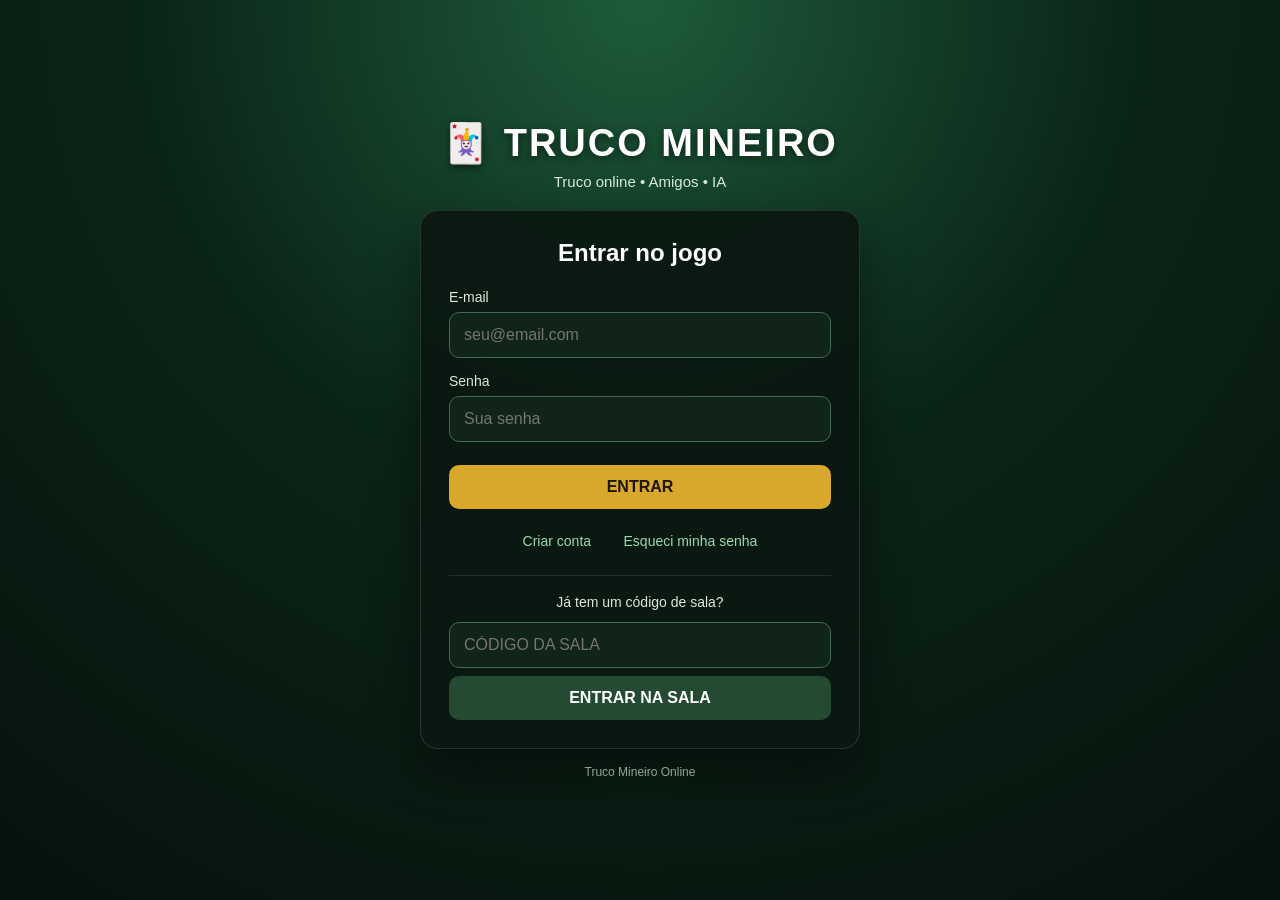
==== static/index.html @ b144342a "Primeira versao do Truco Mineiro para hospedagem" ====
﻿<!DOCTYPE html>
<html lang="pt-BR">
<head>
    <meta charset="UTF-8">
    <meta name="viewport" content="width=device-width, initial-scale=1.0">
    <title>Truco Mineiro Online</title>

    <style>
        * {
            box-sizing: border-box;
        }

        body {
            margin: 0;
            min-height: 100vh;
            font-family: Arial, Helvetica, sans-serif;
            background:
                radial-gradient(circle at top, #1d5c3a 0%, #0b2418 45%, #06120c 100%);
            color: #fff;
            display: flex;
            justify-content: center;
            align-items: center;
            padding: 20px;
        }

        .container {
            width: 100%;
            max-width: 440px;
        }

        .logo {
            text-align: center;
            margin-bottom: 20px;
        }

        .logo h1 {
            margin: 0;
            font-size: 38px;
            letter-spacing: 2px;
            text-shadow: 0 3px 8px rgba(0,0,0,.5);
        }

        .logo p {
            margin: 8px 0 0;
            color: #d7eadc;
            font-size: 15px;
        }

        .card {
            background: rgba(10, 25, 17, .94);
            border: 1px solid rgba(255,255,255,.12);
            border-radius: 18px;
            padding: 28px;
            box-shadow: 0 20px 50px rgba(0,0,0,.45);
        }

        .card h2 {
            margin: 0 0 22px;
            text-align: center;
            font-size: 24px;
        }

        .field {
            margin-bottom: 15px;
        }

        label {
            display: block;
            margin-bottom: 7px;
            font-size: 14px;
            color: #dce9df;
        }

        input {
            width: 100%;
            padding: 13px 14px;
            border-radius: 10px;
            border: 1px solid #426b51;
            background: #102419;
            color: white;
            font-size: 16px;
            outline: none;
        }

        input:focus {
            border-color: #73c58d;
            box-shadow: 0 0 0 2px rgba(115,197,141,.15);
        }

        button {
            width: 100%;
            border: 0;
            border-radius: 10px;
            padding: 13px;
            font-size: 16px;
            font-weight: bold;
            cursor: pointer;
            margin-top: 8px;
        }

        .btn-primary {
            background: #d8a72b;
            color: #1b1607;
        }

        .btn-primary:hover {
            background: #efbd3b;
        }

        .btn-secondary {
            background: #244b32;
            color: white;
        }

        .btn-secondary:hover {
            background: #2d5c3d;
        }

        .links {
            text-align: center;
            margin-top: 18px;
        }

        .links button {
            width: auto;
            padding: 4px 6px;
            margin: 2px 8px;
            background: transparent;
            color: #9bd8ad;
            font-size: 14px;
            font-weight: normal;
        }

        .links button:hover {
            color: white;
            text-decoration: underline;
        }

        .message {
            display: none;
            padding: 11px;
            border-radius: 9px;
            margin-bottom: 15px;
            font-size: 14px;
            text-align: center;
        }

        .message.success {
            display: block;
            background: rgba(47, 150, 77, .2);
            border: 1px solid #3e9d57;
            color: #b9efc6;
        }

        .message.error {
            display: block;
            background: rgba(180, 45, 45, .2);
            border: 1px solid #b84a4a;
            color: #ffc2c2;
        }

        .hidden {
            display: none;
        }

        .room {
            margin-top: 20px;
            padding-top: 18px;
            border-top: 1px solid rgba(255,255,255,.1);
        }

        .room-title {
            text-align: center;
            margin-bottom: 12px;
            color: #dce9df;
            font-size: 14px;
        }

        .footer {
            text-align: center;
            margin-top: 16px;
            color: #8fa697;
            font-size: 12px;
        }
    </style>
</head>

<body>

<div class="container">

    <div class="logo">
        <h1>🃏 TRUCO MINEIRO</h1>
        <p>Truco online • Amigos • IA</p>
    </div>

    <div class="card">

        <!-- LOGIN -->
        <section id="loginSection">

            <h2>Entrar no jogo</h2>

            <div id="loginMessage" class="message"></div>

            <div class="field">
                <label for="loginEmail">E-mail</label>
                <input
                    id="loginEmail"
                    type="email"
                    autocomplete="email"
                    placeholder="seu@email.com"
                >
            </div>

            <div class="field">
                <label for="loginSenha">Senha</label>
                <input
                    id="loginSenha"
                    type="password"
                    autocomplete="current-password"
                    placeholder="Sua senha"
                >
            </div>

            <button class="btn-primary" onclick="fazerLogin()">
                ENTRAR
            </button>

            <div class="links">
                <button onclick="mostrarCadastro()">Criar conta</button>
                <button onclick="mostrarRecuperacao()">Esqueci minha senha</button>
            </div>

        </section>


        <!-- CADASTRO -->
        <section id="cadastroSection" class="hidden">

            <h2>Criar conta</h2>

            <div id="cadastroMessage" class="message"></div>

            <div class="field">
                <label for="cadastroNome">Nome ou apelido</label>
                <input
                    id="cadastroNome"
                    type="text"
                    autocomplete="name"
                    placeholder="Como você quer aparecer no jogo?"
                >
            </div>

            <div class="field">
                <label for="cadastroEmail">E-mail</label>
                <input
                    id="cadastroEmail"
                    type="email"
                    autocomplete="email"
                    placeholder="seu@email.com"
                >
            </div>

            <div class="field">
                <label for="cadastroSenha">Senha</label>
                <input
                    id="cadastroSenha"
                    type="password"
                    autocomplete="new-password"
                    placeholder="Mínimo de 6 caracteres"
                >
            </div>

            <div class="field">
                <label for="cadastroConfirmar">Confirmar senha</label>
                <input
                    id="cadastroConfirmar"
                    type="password"
                    autocomplete="new-password"
                    placeholder="Digite a senha novamente"
                >
            </div>

            <button class="btn-primary" onclick="fazerCadastro()">
                CRIAR CONTA
            </button>

            <div class="links">
                <button onclick="mostrarLogin()">Voltar para login</button>
            </div>

        </section>


        <!-- RECUPERAÇÃO -->
        <section id="recuperacaoSection" class="hidden">

            <h2>Recuperar senha</h2>

            <div id="recuperacaoMessage" class="message"></div>

            <div id="recuperacaoEmailArea">

                <div class="field">
                    <label for="recuperacaoEmail">E-mail da conta</label>
                    <input
                        id="recuperacaoEmail"
                        type="email"
                        autocomplete="email"
                        placeholder="seu@email.com"
                    >
                </div>

                <button class="btn-primary" onclick="solicitarCodigo()">
                    ENVIAR CÓDIGO
                </button>

            </div>


            <div id="redefinicaoArea" class="hidden">

                <div class="field">
                    <label for="codigoRecuperacao">Código de recuperação</label>
                    <input
                        id="codigoRecuperacao"
                        type="text"
                        inputmode="numeric"
                        maxlength="6"
                        placeholder="Digite o código"
                    >
                </div>

                <div class="field">
                    <label for="novaSenha">Nova senha</label>
                    <input
                        id="novaSenha"
                        type="password"
                        autocomplete="new-password"
                        placeholder="Mínimo de 6 caracteres"
                    >
                </div>

                <div class="field">
                    <label for="confirmarNovaSenha">Confirmar nova senha</label>
                    <input
                        id="confirmarNovaSenha"
                        type="password"
                        autocomplete="new-password"
                        placeholder="Digite novamente"
                    >
                </div>

                <button class="btn-primary" onclick="redefinirSenha()">
                    ALTERAR SENHA
                </button>

            </div>


            <div class="links">
                <button onclick="mostrarLogin()">Voltar para login</button>
            </div>

        </section>


        <!-- SALA -->
        <div class="room">

            <div class="room-title">
                Já tem um código de sala?
            </div>

            <input
                id="codigoSala"
                type="text"
                maxlength="10"
                placeholder="Código da sala"
                style="text-transform:uppercase;"
            >

            <button class="btn-secondary" onclick="entrarSala()">
                ENTRAR NA SALA
            </button>

        </div>

    </div>

    <div class="footer">
        Truco Mineiro Online
    </div>

</div>


<script>

let usuarioLogado = null;


function esconderTudo(){

    document.getElementById("loginSection").classList.add("hidden");
    document.getElementById("cadastroSection").classList.add("hidden");
    document.getElementById("recuperacaoSection").classList.add("hidden");

}


function mostrarLogin(){

    esconderTudo();

    document.getElementById("loginSection").classList.remove("hidden");

}


function mostrarCadastro(){

    esconderTudo();

    limparMensagem("cadastroMessage");

    document.getElementById("cadastroSection").classList.remove("hidden");

}


function mostrarRecuperacao(){

    esconderTudo();

    limparMensagem("recuperacaoMessage");

    document.getElementById("recuperacaoSection").classList.remove("hidden");

}


function mostrarMensagem(id, texto, sucesso){

    const elemento = document.getElementById(id);

    elemento.textContent = texto;

    elemento.className = "message " + (sucesso ? "success" : "error");

}


function limparMensagem(id){

    const elemento = document.getElementById(id);

    elemento.textContent = "";

    elemento.className = "message";

}


async function fazerLogin(){

    const email = document.getElementById("loginEmail").value.trim();
    const senha = document.getElementById("loginSenha").value;

    if(!email || !senha){

        mostrarMensagem(
            "loginMessage",
            "Informe o e-mail e a senha.",
            false
        );

        return;
    }


    try{

        const resposta = await fetch("/api/login", {

            method: "POST",

            headers: {
                "Content-Type": "application/json"
            },

            body: JSON.stringify({
                email: email,
                senha: senha
            })

        });


        const dados = await resposta.json();


        if(!dados.ok){

            mostrarMensagem(
                "loginMessage",
                dados.erro || "Não foi possível entrar.",
                false
            );

            return;
        }


        usuarioLogado = dados.usuario;

        localStorage.setItem(
            "truco_usuario",
            JSON.stringify(usuarioLogado)
        );


        mostrarMensagem(
            "loginMessage",
            "Login realizado! Entrando no jogo...",
            true
        );


        setTimeout(() => {

            entrarNoJogo();

        }, 500);


    }catch(erro){

        mostrarMensagem(
            "loginMessage",
            "Erro de conexão com o servidor.",
            false
        );

    }

}


async function fazerCadastro(){

    const nome = document.getElementById("cadastroNome").value.trim();
    const email = document.getElementById("cadastroEmail").value.trim();
    const senha = document.getElementById("cadastroSenha").value;
    const confirmar = document.getElementById("cadastroConfirmar").value;


    if(nome.length < 2){

        mostrarMensagem(
            "cadastroMessage",
            "Informe um nome válido.",
            false
        );

        return;
    }


    if(!email.includes("@")){

        mostrarMensagem(
            "cadastroMessage",
            "Informe um e-mail válido.",
            false
        );

        return;
    }


    if(senha.length < 6){

        mostrarMensagem(
            "cadastroMessage",
            "A senha deve ter pelo menos 6 caracteres.",
            false
        );

        return;
    }


    if(senha !== confirmar){

        mostrarMensagem(
            "cadastroMessage",
            "As senhas não são iguais.",
            false
        );

        return;
    }


    try{

        const resposta = await fetch("/api/cadastro", {

            method: "POST",

            headers: {
                "Content-Type": "application/json"
            },

            body: JSON.stringify({
                nome: nome,
                email: email,
                senha: senha
            })

        });


        const dados = await resposta.json();


        if(!dados.ok){

            mostrarMensagem(
                "cadastroMessage",
                dados.erro || "Não foi possível criar a conta.",
                false
            );

            return;
        }


        mostrarMensagem(
            "cadastroMessage",
            "Conta criada com sucesso! Você já pode entrar.",
            true
        );


        document.getElementById("loginEmail").value = email;

        document.getElementById("loginSenha").value = senha;


        setTimeout(() => {

            mostrarLogin();

        }, 1000);


    }catch(erro){

        mostrarMensagem(
            "cadastroMessage",
            "Erro de conexão com o servidor.",
            false
        );

    }

}


async function solicitarCodigo(){

    const email = document
        .getElementById("recuperacaoEmail")
        .value
        .trim();


    if(!email){

        mostrarMensagem(
            "recuperacaoMessage",
            "Informe o e-mail da conta.",
            false
        );

        return;
    }


    try{

        const resposta = await fetch(
            "/api/recuperar-senha",
            {

                method: "POST",

                headers: {
                    "Content-Type": "application/json"
                },

                body: JSON.stringify({
                    email: email
                })

            }
        );


        const dados = await resposta.json();


        if(!dados.ok){

            mostrarMensagem(
                "recuperacaoMessage",
                dados.erro || "Não foi possível gerar o código.",
                false
            );

            return;
        }


        /*
         * TEMPORÁRIO PARA TESTE.
         *
         * Atualmente a API devolve o código.
         * Quando o envio por e-mail for implementado,
         * esta parte será removida.
         */

        mostrarMensagem(
            "recuperacaoMessage",
            "Código gerado para teste: " + dados.codigo,
            true
        );


        document
            .getElementById("recuperacaoEmailArea")
            .classList.add("hidden");


        document
            .getElementById("redefinicaoArea")
            .classList.remove("hidden");


    }catch(erro){

        mostrarMensagem(
            "recuperacaoMessage",
            "Erro de conexão com o servidor.",
            false
        );

    }

}


async function redefinirSenha(){

    const email = document
        .getElementById("recuperacaoEmail")
        .value
        .trim();

    const codigo = document
        .getElementById("codigoRecuperacao")
        .value
        .trim();

    const novaSenha = document
        .getElementById("novaSenha")
        .value;

    const confirmar = document
        .getElementById("confirmarNovaSenha")
        .value;


    if(codigo.length !== 6){

        mostrarMensagem(
            "recuperacaoMessage",
            "Digite o código de 6 números.",
            false
        );

        return;
    }


    if(novaSenha.length < 6){

        mostrarMensagem(
            "recuperacaoMessage",
            "A nova senha deve ter pelo menos 6 caracteres.",
            false
        );

        return;
    }


    if(novaSenha !== confirmar){

        mostrarMensagem(
            "recuperacaoMessage",
            "As senhas não são iguais.",
            false
        );

        return;
    }


    try{

        const resposta = await fetch(
            "/api/redefinir-senha",
            {

                method: "POST",

                headers: {
                    "Content-Type": "application/json"
                },

                body: JSON.stringify({

                    email: email,

                    codigo: codigo,

                    nova_senha: novaSenha

                })

            }
        );


        const dados = await resposta.json();


        if(!dados.ok){

            mostrarMensagem(
                "recuperacaoMessage",
                dados.erro || "Não foi possível alterar a senha.",
                false
            );

            return;
        }


        mostrarMensagem(
            "recuperacaoMessage",
            "Senha alterada com sucesso! Você já pode entrar.",
            true
        );


        setTimeout(() => {

            mostrarLogin();

            document.getElementById("loginEmail").value = email;

            document.getElementById("loginSenha").value = "";

        }, 1200);


    }catch(erro){

        mostrarMensagem(
            "recuperacaoMessage",
            "Erro de conexão com o servidor.",
            false
        );

    }

}


function entrarSala(){

    const codigo = document
        .getElementById("codigoSala")
        .value
        .trim()
        .toUpperCase();


    if(!codigo){

        alert("Digite o código da sala.");

        return;
    }


    entrarNoJogo(codigo);

}


function entrarNoJogo(codigoSala = null){

    const usuario = JSON.parse(
        localStorage.getItem("truco_usuario") || "null"
    );


    if(!usuario){

        mostrarMensagem(
            "loginMessage",
            "Faça login para entrar no jogo.",
            false
        );

        return;
    }


    /*
     * Por enquanto usamos o nome do usuário no parâmetro.
     * A integração definitiva com o WebSocket será feita
     * no próximo passo.
     */

    const nome = encodeURIComponent(usuario.nome);


    if(codigoSala){

        window.location.href =
            "/sala/" +
            encodeURIComponent(codigoSala) +
            "?nome=" +
            nome;

    }else{

        const codigo = gerarCodigoSala();

        window.location.href =
            "/sala/" +
            codigo +
            "?create=1&nome=" +
            nome;

    }

}


function gerarCodigoSala(){

    const caracteres = "ABCDEFGHJKLMNPQRSTUVWXYZ23456789";

    let codigo = "";

    for(let i = 0; i < 6; i++){

        codigo += caracteres[
            Math.floor(Math.random() * caracteres.length)
        ];

    }

    return codigo;

}


document.addEventListener("DOMContentLoaded", () => {

    const usuario = localStorage.getItem("truco_usuario");

    if(usuario){

        try{

            usuarioLogado = JSON.parse(usuario);

        }catch(e){

            localStorage.removeItem("truco_usuario");

        }

    }

});

</script>

</body>
</html>
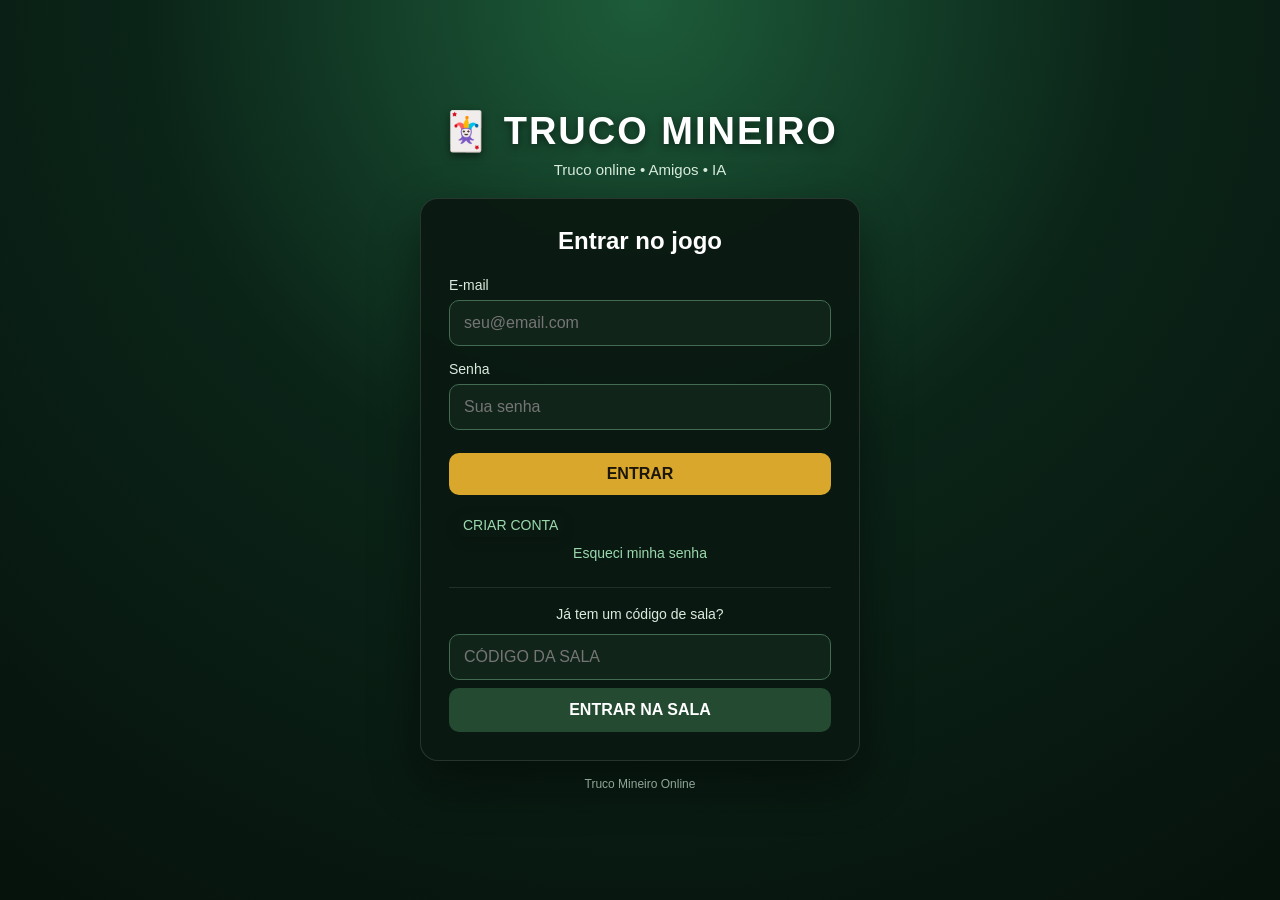
==== commit d3759567: "Adiciona voz e efeito de impacto no Truco" ====
--- a/static/index.html
+++ b/static/index.html
@@ -182,7 +182,7 @@
             color: #8fa697;
             font-size: 12px;
         }
-    </style>
+    <style id="botoes-login-destaque">.btn-entrar-destaque,.btn-criar-conta-destaque{width:100%;min-height:48px;border:0;border-radius:12px;font-weight:800;font-size:15px;cursor:pointer;margin-top:8px}.btn-criar-conta-destaque{display:block;padding:12px 18px;background:linear-gradient(135deg,#16a34a,#15803d);color:#fff;box-shadow:0 4px 12px rgba(0,0,0,.2)}.btn-entrar-destaque{padding:12px 18px}</style></head>
 </head>
 
 <body>
@@ -223,12 +223,12 @@
                 >
             </div>
 
-            <button class="btn-primary" onclick="fazerLogin()">
+            <button class="btn-primary btn-entrar-destaque" onclick="fazerLogin()">
                 ENTRAR
             </button>
 
             <div class="links">
-                <button onclick="mostrarCadastro()">Criar conta</button>
+                <button class="btn-criar-conta-destaque" onclick="mostrarCadastro()">CRIAR CONTA</button>
                 <button onclick="mostrarRecuperacao()">Esqueci minha senha</button>
             </div>
 
@@ -366,6 +366,75 @@
         </section>
 
 
+        <!-- LOBBY -->
+        <section id="lobbySection" class="hidden">
+
+            <h2>🎴 Lobby do Truco</h2>
+
+            <div id="lobbyMessage" class="message"></div>
+
+            <div class="tutorial-box">
+
+                <h3>📖 COMO JOGAR TRUCO MINEIRO</h3>
+
+                <p><strong>🎯 Objetivo:</strong> sua dupla precisa chegar a 12 pontos.</p>
+
+                <p><strong>👥 Duplas:</strong> são 4 jogadores formando 2 duplas.</p>
+
+                <p><strong>🃏 Cartas:</strong> cada jogador recebe 3 cartas e joga uma por vez.</p>
+
+                <p><strong>🏆 Vazas:</strong> a mão pode ter até 3 vazas. A dupla que vencer as vazas necessárias ganha a mão.</p>
+
+                <p><strong>🔥 Truco:</strong> o valor pode aumentar para 3, 6, 9 ou 12 pontos.</p>
+
+                <p><strong>✅ Aceitar:</strong> continua a disputa pelo novo valor.</p>
+
+                <p><strong>🏃 Correr:</strong> desiste da mão e entrega os pontos correspondentes ao adversário.</p>
+
+                <p><strong>📈 Aumentar:</strong> você pode aumentar a aposta quando permitido.</p>
+
+                <p><strong>🖐️ Mão de 11:</strong> quando uma dupla chega a 11 pontos, aplica-se a regra especial da mão de 11.</p>
+
+                <p><strong>🤝 Sinais:</strong> você pode enviar sinais para seu parceiro durante a partida.</p>
+
+                <p><strong>💡 Como jogar:</strong> entre em uma sala, aguarde os jogadores, receba suas cartas e jogue quando for sua vez.</p>
+
+            </div>
+
+            <button class="btn-primary" onclick="jogarComQualquerPessoa()">
+                🎮 JOGAR COM QUALQUER PESSOA
+            </button>
+
+            <button class="btn-secondary" onclick="criarSalaAmigos()" style="margin-top:10px;">
+                👥 CRIAR SALA COM AMIGOS
+            </button>
+
+            <div class="room" style="margin-top:20px;">
+
+                <div class="room-title">
+                    🔗 ENTRAR EM UMA SALA
+                </div>
+
+                <input
+                    id="codigoSalaLobby"
+                    type="text"
+                    maxlength="10"
+                    placeholder="Código da sala"
+                    style="text-transform:uppercase;"
+                >
+
+                <button class="btn-secondary" onclick="entrarSalaLobby()">
+                    ENTRAR NA SALA
+                </button>
+
+            </div>
+
+            <div class="links" style="margin-top:18px;">
+                <button onclick="sairDoLobby()">Sair da conta</button>
+            </div>
+
+        </section>
+
         <!-- SALA -->
         <div class="room">
 
@@ -406,6 +475,7 @@
     document.getElementById("loginSection").classList.add("hidden");
     document.getElementById("cadastroSection").classList.add("hidden");
     document.getElementById("recuperacaoSection").classList.add("hidden");
+    document.getElementById("lobbySection").classList.add("hidden");
 
 }
 
@@ -469,49 +539,27 @@
     const senha = document.getElementById("loginSenha").value;
 
     if(!email || !senha){
-
-        mostrarMensagem(
-            "loginMessage",
-            "Informe o e-mail e a senha.",
-            false
-        );
-
-        return;
-    }
-
+        mostrarMensagem("loginMessage", "Informe o e-mail e a senha.", false);
+        return;
+    }
 
     try{
-
         const resposta = await fetch("/api/login", {
-
             method: "POST",
-
-            headers: {
-                "Content-Type": "application/json"
-            },
-
-            body: JSON.stringify({
-                email: email,
-                senha: senha
-            })
-
+            headers: {"Content-Type": "application/json"},
+            body: JSON.stringify({email: email, senha: senha})
         });
 
-
         const dados = await resposta.json();
 
-
         if(!dados.ok){
-
             mostrarMensagem(
                 "loginMessage",
-                dados.erro || "Não foi possível entrar.",
+                dados.erro || "E-mail ou senha incorretos.",
                 false
             );
-
             return;
         }
-
 
         usuarioLogado = dados.usuario;
 
@@ -520,33 +568,25 @@
             JSON.stringify(usuarioLogado)
         );
 
-
         mostrarMensagem(
             "loginMessage",
-            "Login realizado! Entrando no jogo...",
+            "Login realizado! Escolha como voc? quer jogar.",
             true
         );
 
-
         setTimeout(() => {
-
-            entrarNoJogo();
-
+            mostrarLobby();
         }, 500);
 
-
     }catch(erro){
-
+        console.error(erro);
         mostrarMensagem(
             "loginMessage",
-            "Erro de conexão com o servidor.",
-            false
-        );
-
-    }
-
-}
-
+            "Erro de conex?o com o servidor.",
+            false
+        );
+    }
+}
 
 async function fazerCadastro(){
 
@@ -892,6 +932,66 @@
 }
 
 
+function mostrarLobby(){
+
+    esconderTudo();
+
+    const lobby = document.getElementById("lobbySection");
+
+    if(lobby){
+        lobby.classList.remove("hidden");
+    }
+
+    const nome = usuarioLogado?.nome || "Jogador";
+    const mensagem = document.getElementById("lobbyMessage");
+
+    if(mensagem){
+        mensagem.textContent =
+            "Olá, " + nome + "! Escolha como você quer jogar.";
+        mensagem.className = "message success";
+    }
+}
+
+function jogarComQualquerPessoa(){
+
+    entrarNoJogo();
+
+}
+
+function criarSalaAmigos(){
+
+    entrarNoJogo();
+
+}
+
+function entrarSalaLobby(){
+
+    const campo = document.getElementById("codigoSalaLobby");
+
+    if(!campo){
+        return;
+    }
+
+    const codigo = campo.value.trim().toUpperCase();
+
+    if(!codigo){
+        alert("Digite o código da sala.");
+        return;
+    }
+
+    entrarNoJogo(codigo);
+
+}
+
+function sairDoLobby(){
+
+    usuarioLogado = null;
+
+    localStorage.removeItem("truco_usuario");
+
+    mostrarLogin();
+
+}
 function entrarSala(){
 
     const codigo = document
@@ -994,11 +1094,29 @@
 
             usuarioLogado = JSON.parse(usuario);
 
+            if(usuarioLogado && usuarioLogado.id){
+
+                mostrarLobby();
+
+            }else{
+
+                localStorage.removeItem("truco_usuario");
+                usuarioLogado = null;
+                mostrarLogin();
+
+            }
+
         }catch(e){
 
             localStorage.removeItem("truco_usuario");
-
-        }
+            usuarioLogado = null;
+            mostrarLogin();
+
+        }
+
+    }else{
+
+        mostrarLogin();
 
     }
 
@@ -1008,3 +1126,14 @@
 
 </body>
 </html>
+
+
+
+
+
+
+
+
+
+
+
